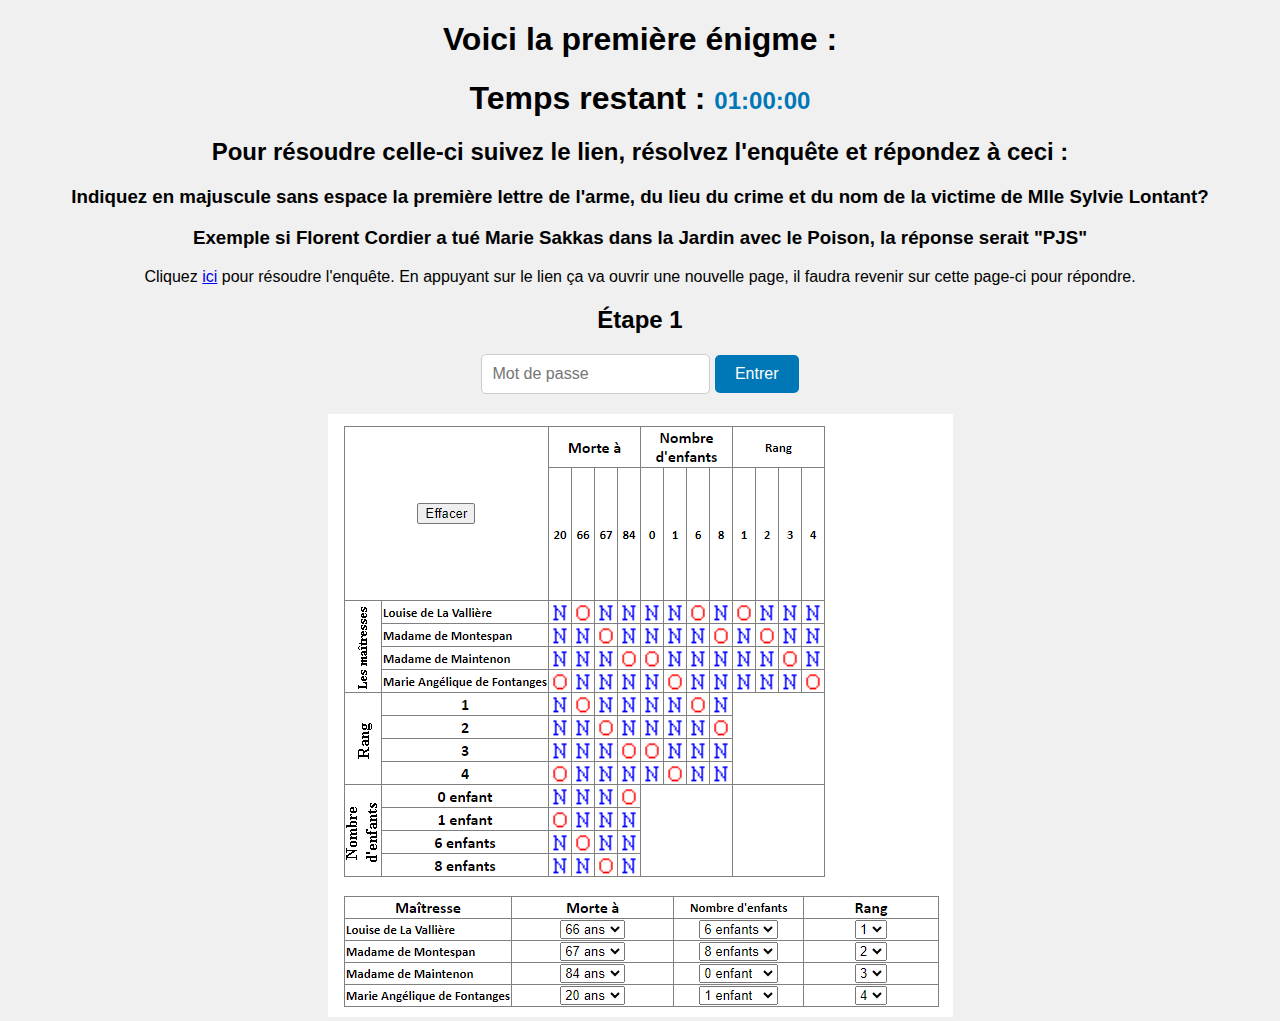
==== index.html @ edfd7f7c "Update index.html" ====
<!DOCTYPE html>
<html lang="fr">
<head>
    <meta charset="UTF-8">
    <meta name="viewport" content="width=device-width, initial-scale=1.0">
    <h1>Voici la première énigme :</h1>
    <link rel="stylesheet" href="style.css">
</head>
<body>

<div id="timer">
    <h1>Temps restant : <span id="countdown">01:00:00</span></h1>
</div>
    <h2>Pour résoudre celle-ci suivez le lien, résolvez l'enquête et répondez à ceci :</h2>
    <h3>Indiquez en majuscule sans espace la première lettre de l'arme, du lieu du crime et du nom de la victime de Mlle Sylvie Lontant?</h3>
    <h3>Exemple si Florent Cordier a tué Marie Sakkas dans la Jardin avec le Poison, la réponse serait "PJS" </h3>
<div id="link-container">
    <p>Cliquez <a href="https://homeomath2.imingo.net/logigram7.htm" target="_blank">ici</a> pour résoudre l'enquête. En appuyant sur le lien ça va ouvrir une nouvelle page, il faudra revenir sur cette page-ci pour répondre.</p>
</div>

<div class="password-form">
    <h2>Étape 1</h2>
    <input type="password" id="password" placeholder="Mot de passe">
    <button onclick="checkPassword('Bravo', 'index2.html')">Entrer</button>
    <p id="error-message"></p>
</div>

<div id="image-container">
    <img src="Exemple enigme 1.PNG" alt="Image 1">
</div>

<script src="script.js"></script>
</body>
</html>
---- style.css ----
body {
    font-family: Arial, sans-serif;
    text-align: center;
    background-color: #f0f0f0;
    margin: 0;
    padding: 0;
}

#timer {
    margin-top: 20px;
}

#countdown {
    font-size: 24px;
    color: #0077b6;
}

#image-container {
    margin-top: 20px;
}

img {
    max-width: 100%;
    height: auto;
}

.password-form {
    margin-top: 20px;
}

input[type="password"] {
    padding: 10px;
    font-size: 16px;
    border: 1px solid #ccc;
    border-radius: 5px;
}

button {
    padding: 10px 20px;
    font-size: 16px;
    background-color: #0077b6;
    color: #fff;
    border: none;
    border-radius: 5px;
    cursor: pointer;
}

#error-message {
    color: red;
    margin-top: 10px;
}
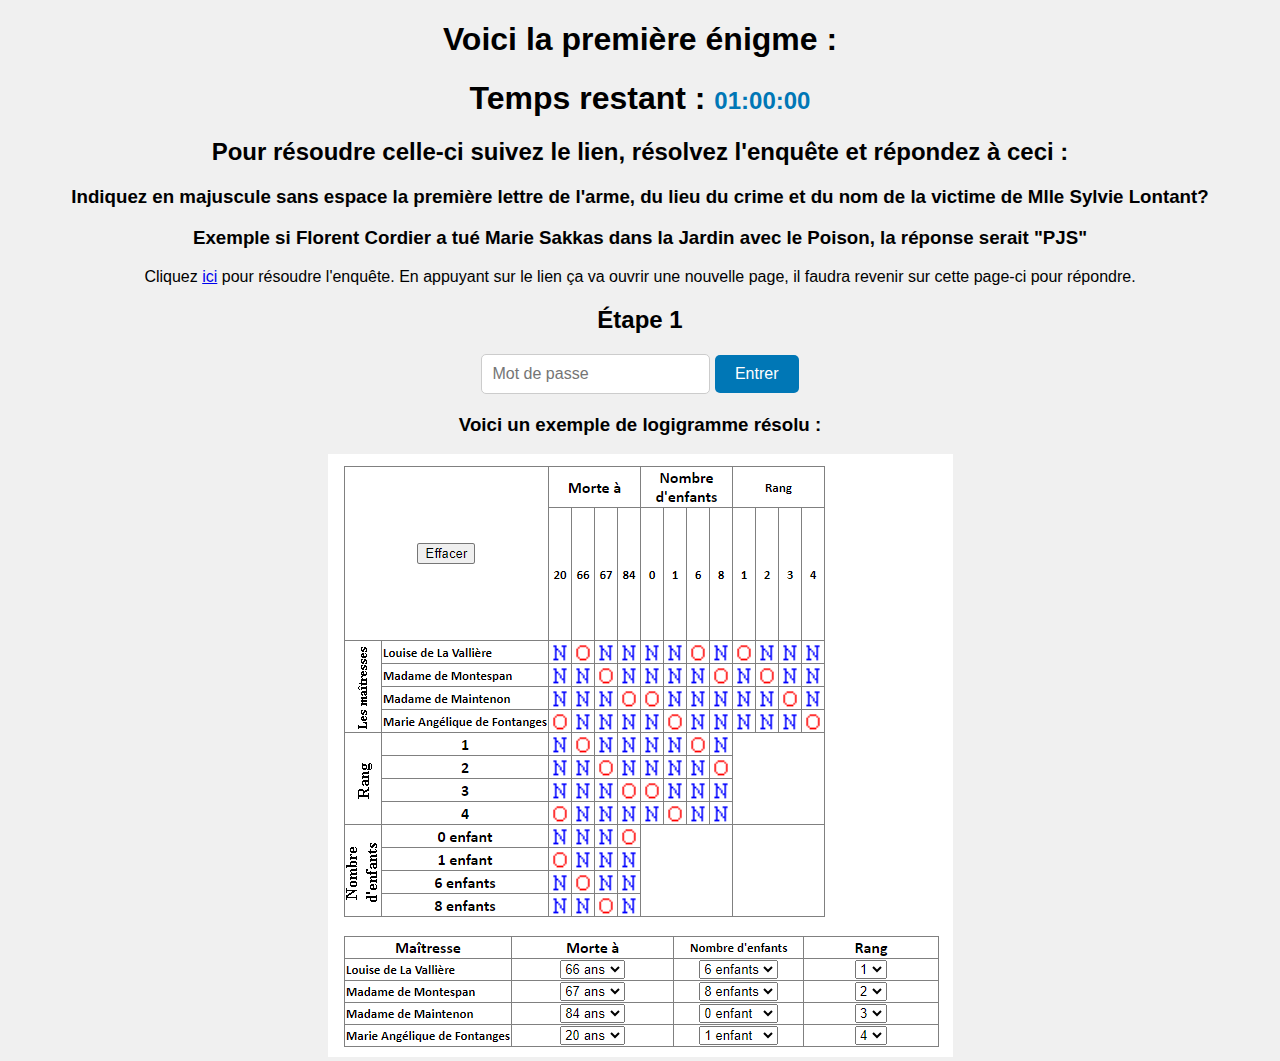
==== commit 5fae50b4: "Update index.html" ====
--- a/index.html
+++ b/index.html
@@ -26,6 +26,7 @@
 </div>
 
 <div id="image-container">
+    <h3>Voici un exemple de logigramme résolu : </h3>
     <img src="Exemple enigme 1.PNG" alt="Image 1">
 </div>
 
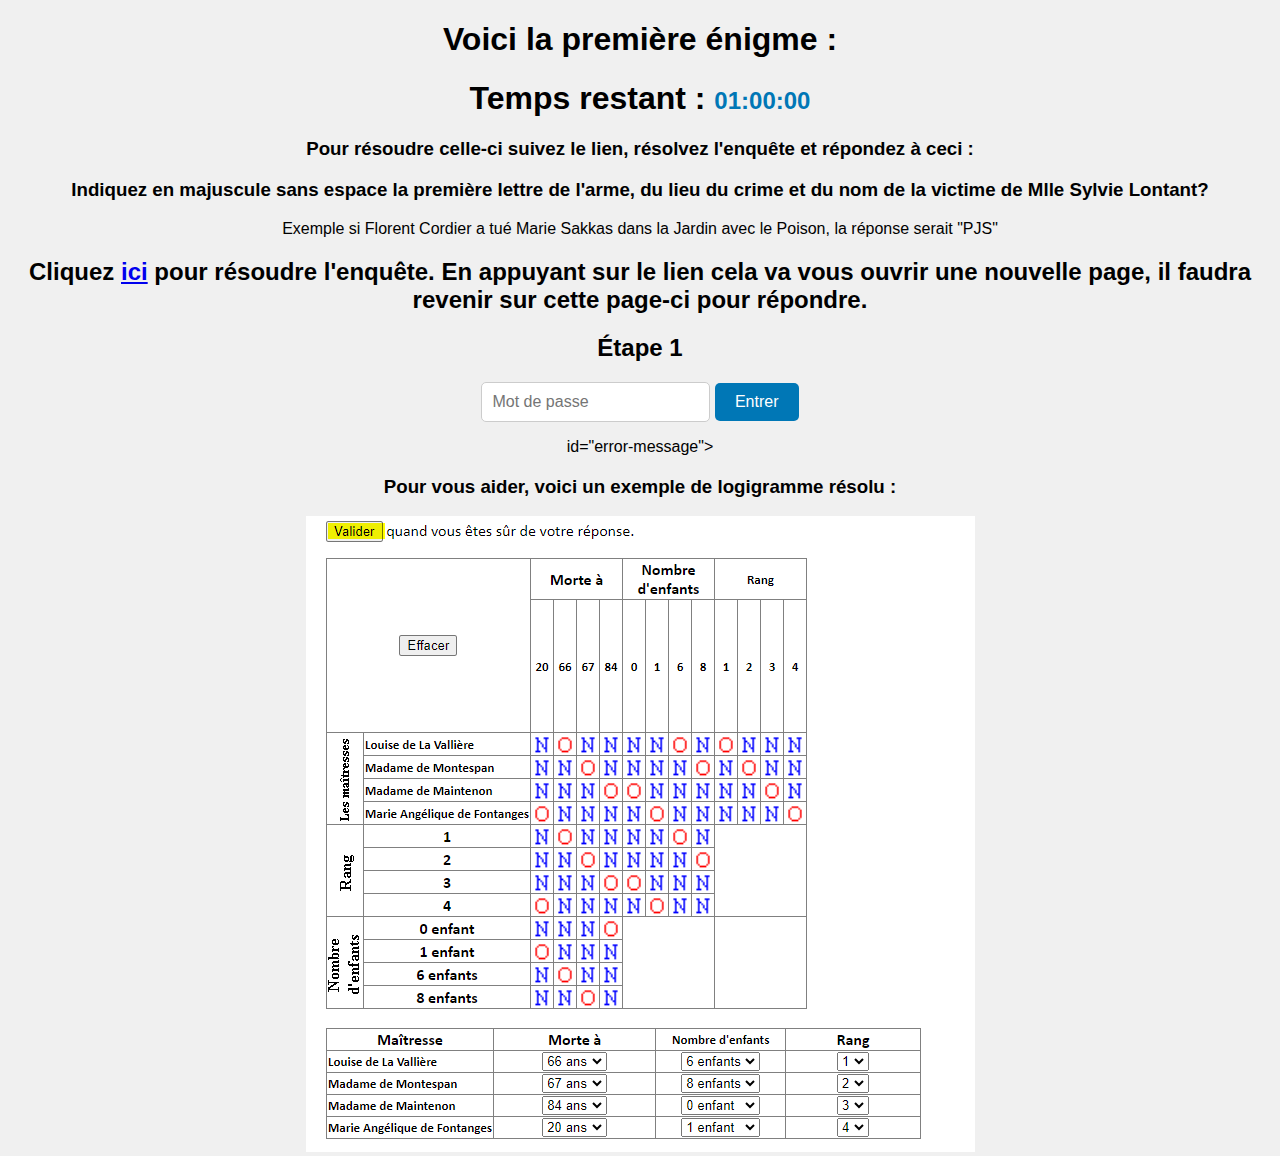
==== commit 4e2e86d6: "Update index.html" ====
--- a/index.html
+++ b/index.html
@@ -11,22 +11,22 @@
 <div id="timer">
     <h1>Temps restant : <span id="countdown">01:00:00</span></h1>
 </div>
-    <h2>Pour résoudre celle-ci suivez le lien, résolvez l'enquête et répondez à ceci :</h2>
+    <h3>Pour résoudre celle-ci suivez le lien, résolvez l'enquête et répondez à ceci :</h3>
     <h3>Indiquez en majuscule sans espace la première lettre de l'arme, du lieu du crime et du nom de la victime de Mlle Sylvie Lontant?</h3>
-    <h3>Exemple si Florent Cordier a tué Marie Sakkas dans la Jardin avec le Poison, la réponse serait "PJS" </h3>
+    <p>Exemple si Florent Cordier a tué Marie Sakkas dans la Jardin avec le Poison, la réponse serait "PJS" </p>
 <div id="link-container">
-    <p>Cliquez <a href="https://homeomath2.imingo.net/logigram7.htm" target="_blank">ici</a> pour résoudre l'enquête. En appuyant sur le lien ça va ouvrir une nouvelle page, il faudra revenir sur cette page-ci pour répondre.</p>
+    <h2>Cliquez <a href="https://homeomath2.imingo.net/logigram7.htm" target="_blank">ici</a> pour résoudre l'enquête. En appuyant sur le lien cela va vous ouvrir une nouvelle page, il faudra revenir sur cette page-ci pour répondre.</h2>
 </div>
 
 <div class="password-form">
     <h2>Étape 1</h2>
     <input type="password" id="password" placeholder="Mot de passe">
     <button onclick="checkPassword('Bravo', 'index2.html')">Entrer</button>
-    <p id="error-message"></p>
+    <p> id="error-message"></p>
 </div>
 
 <div id="image-container">
-    <h3>Voici un exemple de logigramme résolu : </h3>
+    <h3>Pour vous aider, voici un exemple de logigramme résolu : </h3>
     <img src="Exemple enigme 1.PNG" alt="Image 1">
 </div>
 
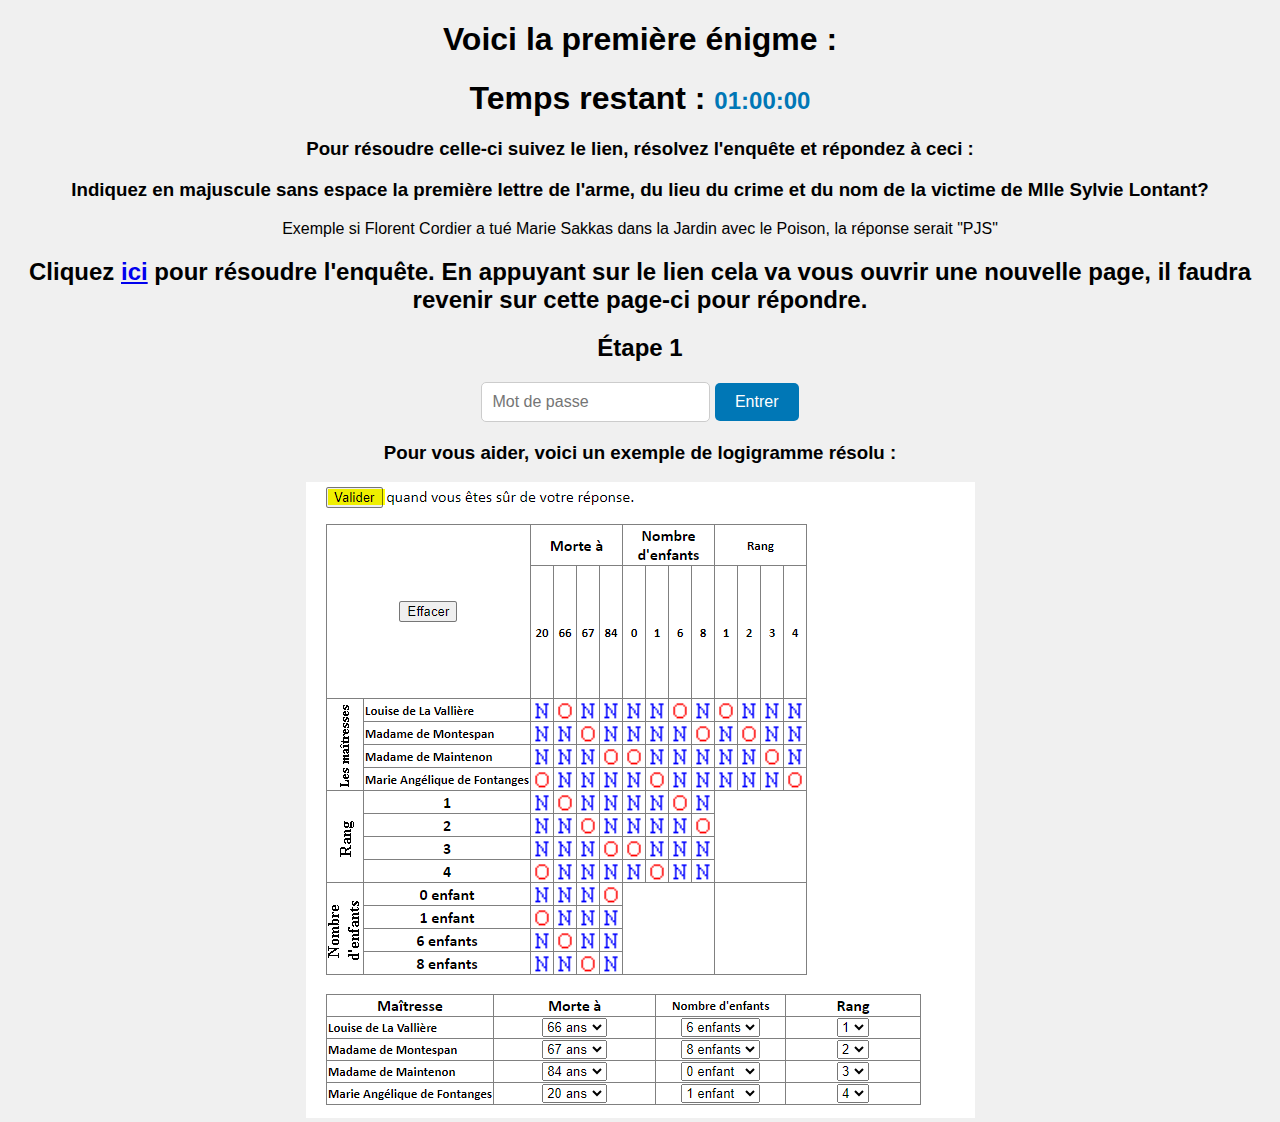
==== commit cbd3333f: "Update index.html" ====
--- a/index.html
+++ b/index.html
@@ -22,7 +22,7 @@
     <h2>Étape 1</h2>
     <input type="password" id="password" placeholder="Mot de passe">
     <button onclick="checkPassword('Bravo', 'index2.html')">Entrer</button>
-    <p> id="error-message"></p>
+    <p id="error-message"></p>
 </div>
 
 <div id="image-container">
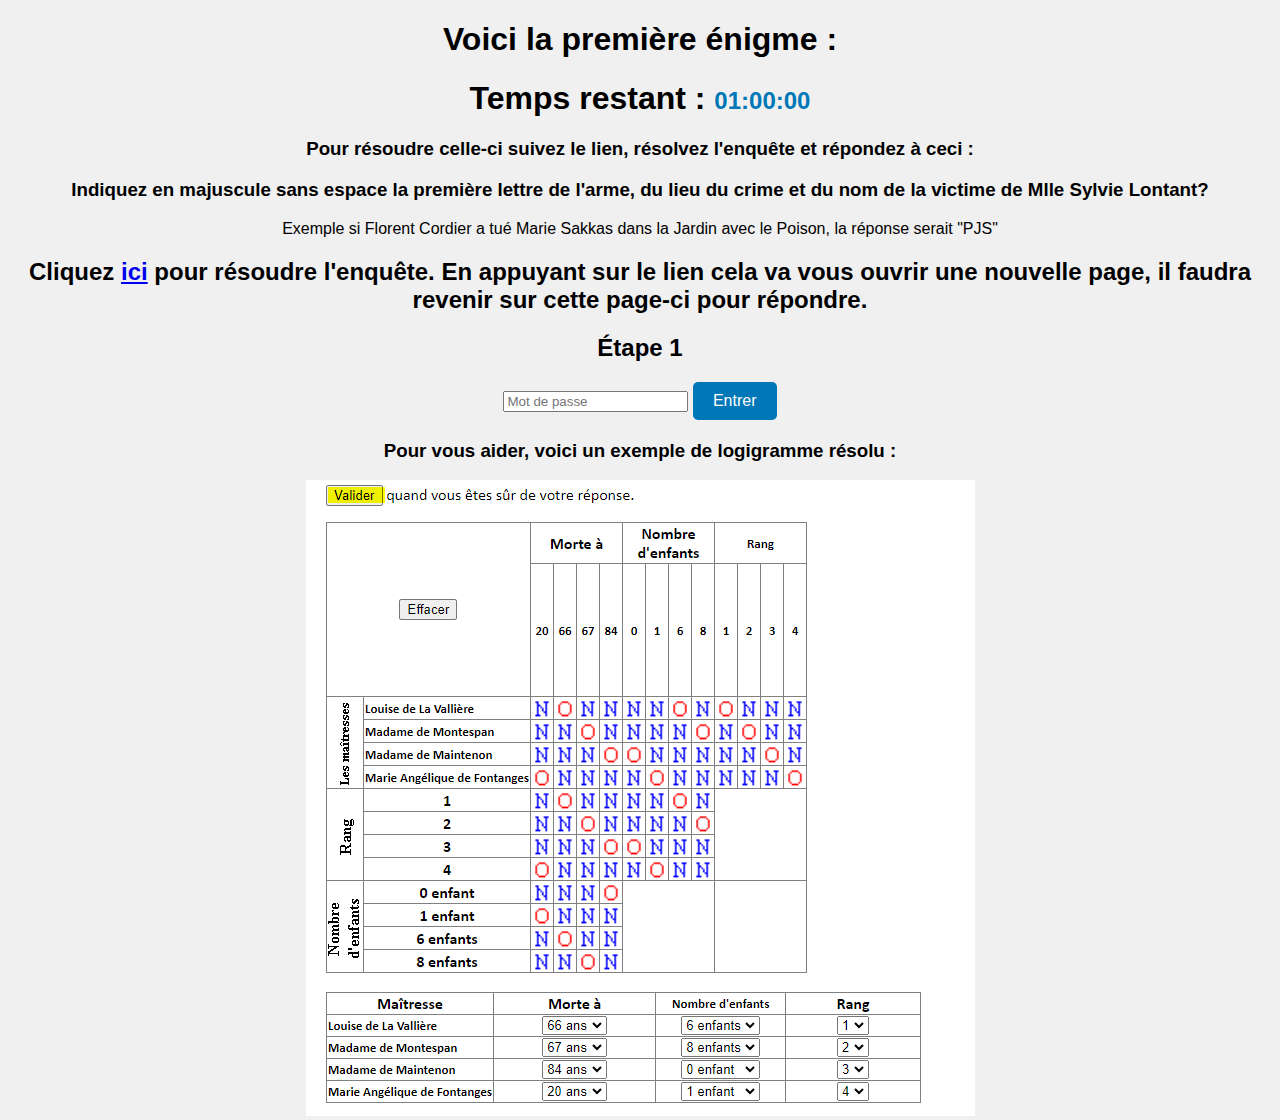
==== commit 9f4d0f88: "Update index.html" ====
--- a/index.html
+++ b/index.html
@@ -20,8 +20,8 @@
 
 <div class="password-form">
     <h2>Étape 1</h2>
-    <input type="password" id="password" placeholder="Mot de passe">
-    <button onclick="checkPassword('Bravo', 'index2.html')">Entrer</button>
+    <input type="text" id="password" placeholder="Mot de passe">
+    <button onclick="checkPassword('RJG', 'index2.html')">Entrer</button>
     <p id="error-message"></p>
 </div>
 
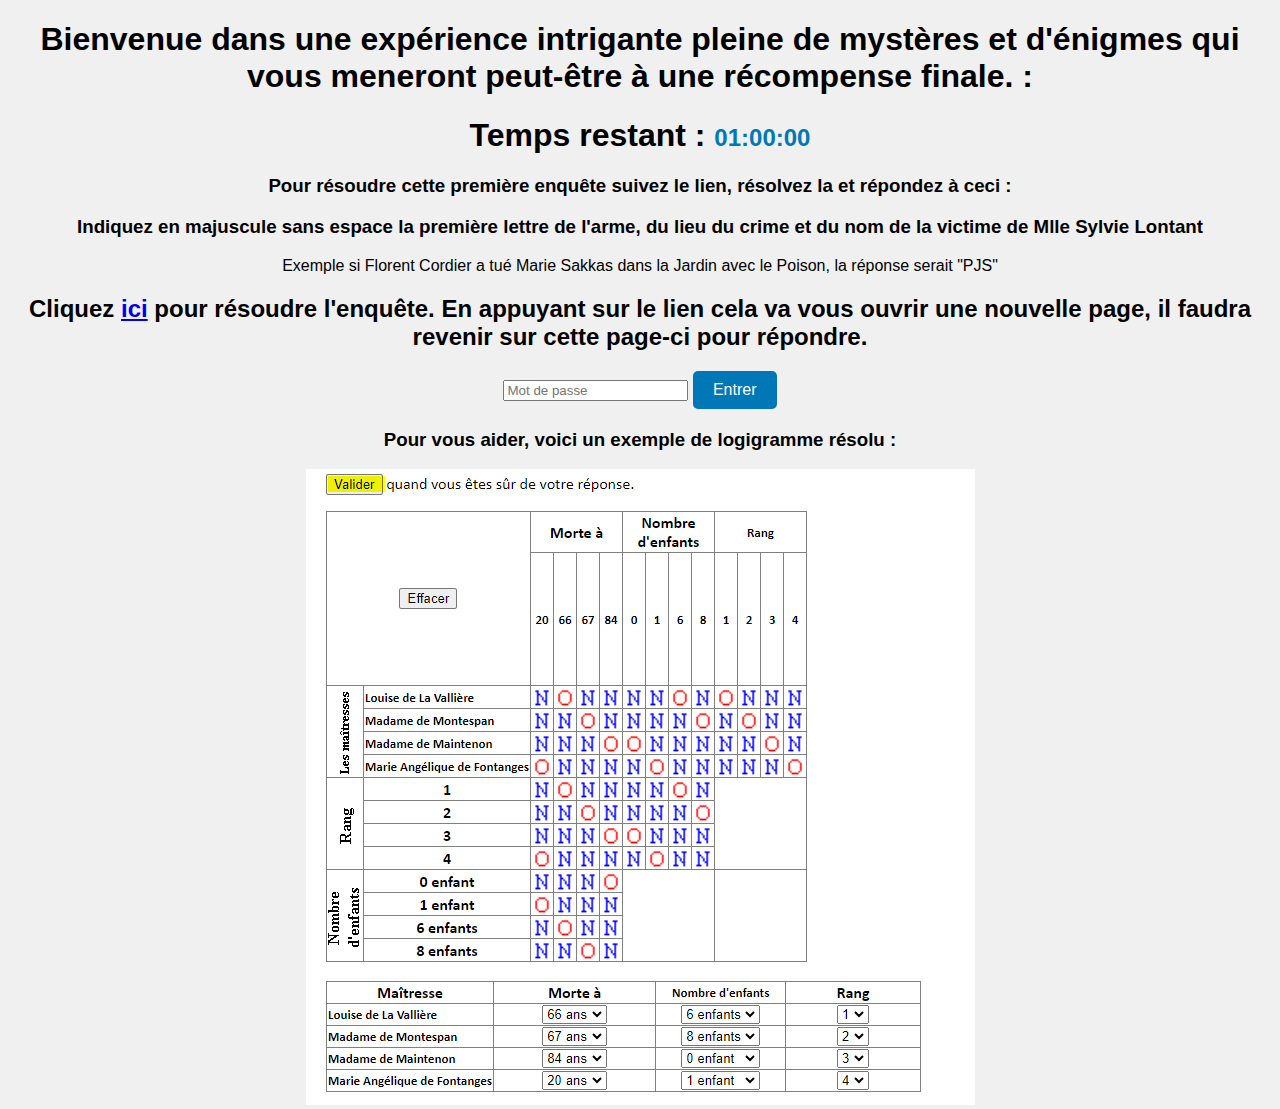
==== commit 032bf90d: "Update index.html" ====
--- a/index.html
+++ b/index.html
@@ -3,7 +3,7 @@
 <head>
     <meta charset="UTF-8">
     <meta name="viewport" content="width=device-width, initial-scale=1.0">
-    <h1>Voici la première énigme :</h1>
+    <h1>Bienvenue dans une expérience intrigante pleine de mystères et d'énigmes qui vous meneront peut-être à une récompense finale. :</h1>
     <link rel="stylesheet" href="style.css">
 </head>
 <body>
@@ -11,15 +11,14 @@
 <div id="timer">
     <h1>Temps restant : <span id="countdown">01:00:00</span></h1>
 </div>
-    <h3>Pour résoudre celle-ci suivez le lien, résolvez l'enquête et répondez à ceci :</h3>
-    <h3>Indiquez en majuscule sans espace la première lettre de l'arme, du lieu du crime et du nom de la victime de Mlle Sylvie Lontant?</h3>
+    <h3>Pour résoudre cette première enquête suivez le lien, résolvez la et répondez à ceci :</h3>
+    <h3>Indiquez en majuscule sans espace la première lettre de l'arme, du lieu du crime et du nom de la victime de Mlle Sylvie Lontant</h3>
     <p>Exemple si Florent Cordier a tué Marie Sakkas dans la Jardin avec le Poison, la réponse serait "PJS" </p>
 <div id="link-container">
     <h2>Cliquez <a href="https://homeomath2.imingo.net/logigram7.htm" target="_blank">ici</a> pour résoudre l'enquête. En appuyant sur le lien cela va vous ouvrir une nouvelle page, il faudra revenir sur cette page-ci pour répondre.</h2>
 </div>
 
 <div class="password-form">
-    <h2>Étape 1</h2>
     <input type="text" id="password" placeholder="Mot de passe">
     <button onclick="checkPassword('RJG', 'index2.html')">Entrer</button>
     <p id="error-message"></p>
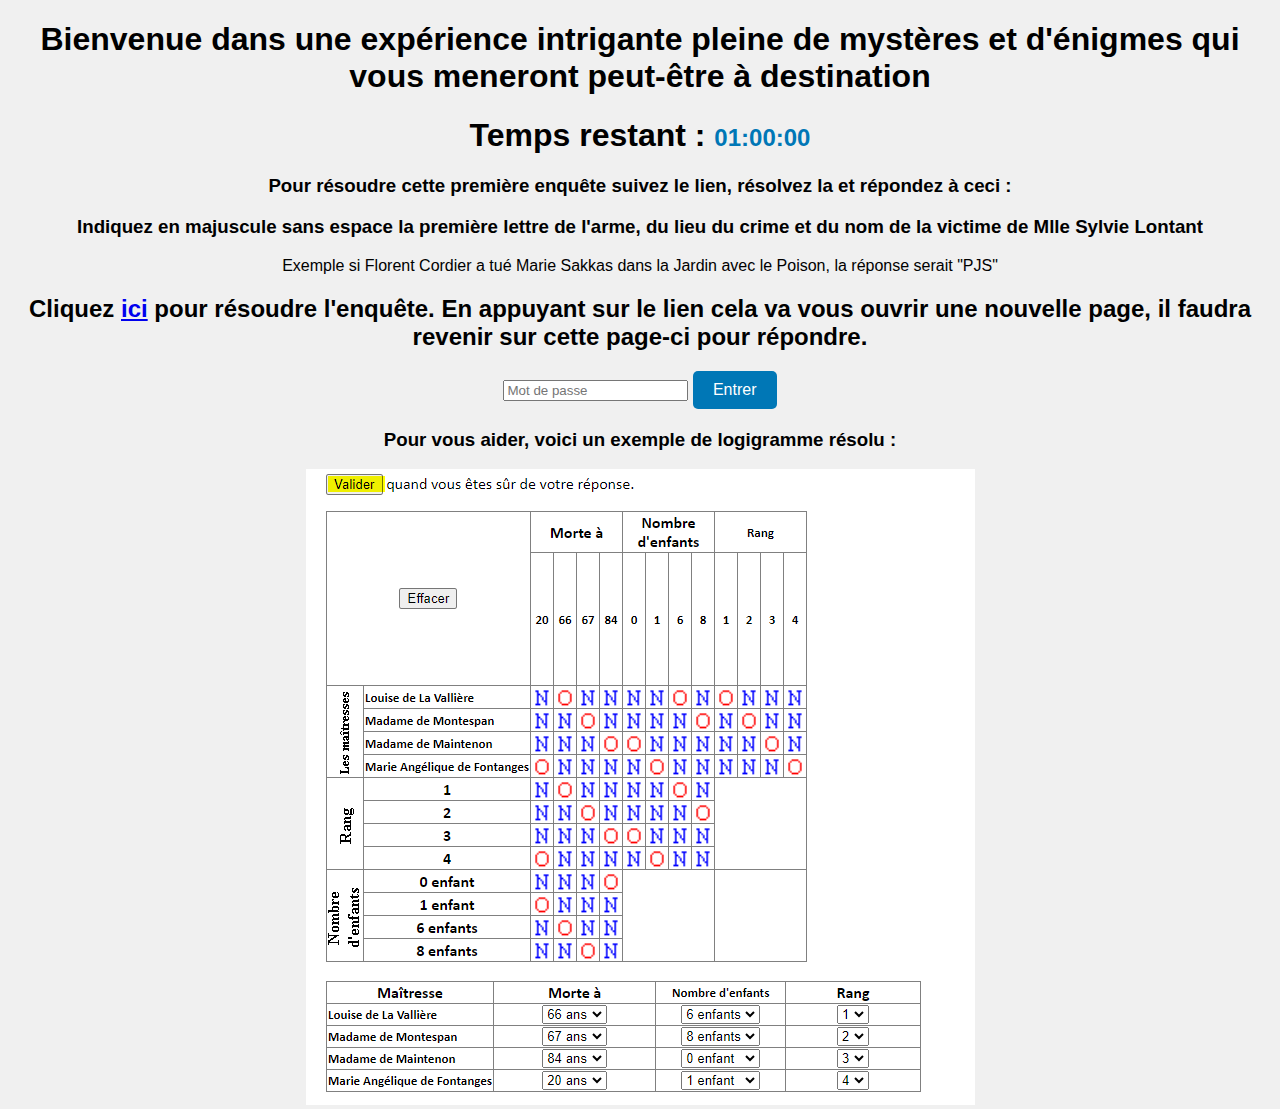
==== commit 9bfea445: "Update index.html" ====
--- a/index.html
+++ b/index.html
@@ -3,7 +3,7 @@
 <head>
     <meta charset="UTF-8">
     <meta name="viewport" content="width=device-width, initial-scale=1.0">
-    <h1>Bienvenue dans une expérience intrigante pleine de mystères et d'énigmes qui vous meneront peut-être à une récompense finale. :</h1>
+    <h1>Bienvenue dans une expérience intrigante pleine de mystères et d'énigmes qui vous meneront peut-être à destination</h1>
     <link rel="stylesheet" href="style.css">
 </head>
 <body>
